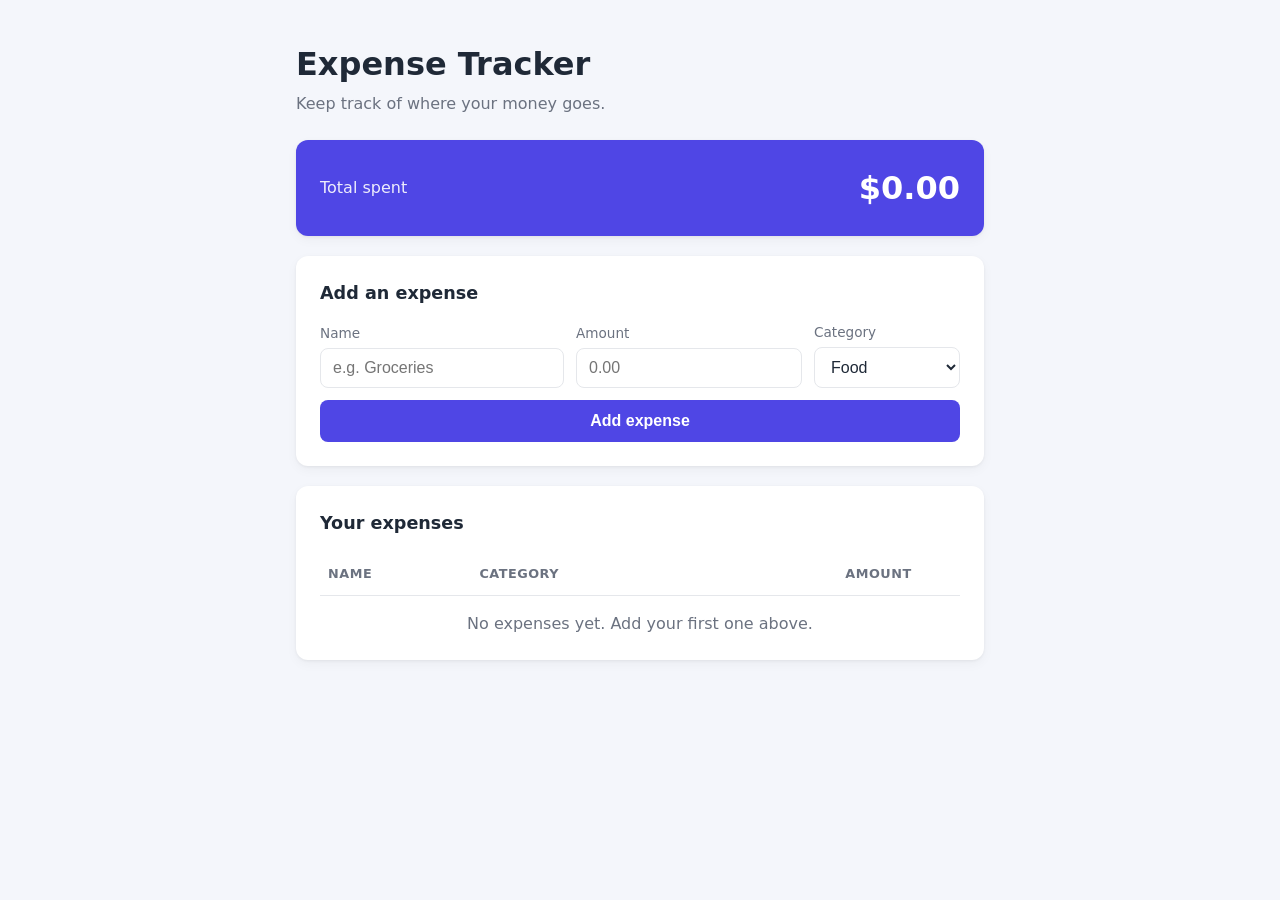
==== index.html @ ea7a0bf3 "Add personal expense tracker (HTML, CSS, JavaScript) Co-Authored-By: Claude Opus 5.5 <noreply@anthro" ====
<!DOCTYPE html>
<html lang="en">
<head>
  <meta charset="UTF-8">
  <meta name="viewport" content="width=device-width, initial-scale=1.0">
  <title>Expense Tracker</title>
  <!-- Link to our stylesheet (controls how the page looks) -->
  <link rel="stylesheet" href="style.css">
</head>
<body>
  <main class="container">
    <header>
      <h1>Expense Tracker</h1>
      <p class="subtitle">Keep track of where your money goes.</p>
    </header>

    <!-- Total spent -->
    <section class="card total-card">
      <span class="total-label">Total spent</span>
      <span id="total" class="total-amount">$0.00</span>
    </section>

    <!-- Form for adding a new expense -->
    <section class="card">
      <h2>Add an expense</h2>
      <form id="expense-form">
        <div class="field">
          <label for="name">Name</label>
          <input type="text" id="name" placeholder="e.g. Groceries" required>
        </div>

        <div class="field">
          <label for="amount">Amount</label>
          <input type="number" id="amount" placeholder="0.00" min="0.01" step="0.01" required>
        </div>

        <div class="field">
          <label for="category">Category</label>
          <select id="category" required>
            <option value="Food">Food</option>
            <option value="Transport">Transport</option>
            <option value="Housing">Housing</option>
            <option value="Entertainment">Entertainment</option>
            <option value="Shopping">Shopping</option>
            <option value="Health">Health</option>
            <option value="Other">Other</option>
          </select>
        </div>

        <button type="submit" class="btn-primary">Add expense</button>
      </form>
    </section>

    <!-- Table listing all expenses -->
    <section class="card">
      <h2>Your expenses</h2>
      <div class="table-wrapper">
        <table>
          <thead>
            <tr>
              <th>Name</th>
              <th>Category</th>
              <th class="right">Amount</th>
              <th></th>
            </tr>
          </thead>
          <!-- JavaScript fills this in with one row per expense -->
          <tbody id="expense-list"></tbody>
        </table>
      </div>
      <p id="empty-message" class="empty">No expenses yet. Add your first one above.</p>
    </section>
  </main>

  <!-- Load our JavaScript last, so the HTML above already exists when it runs -->
  <script src="script.js"></script>
</body>
</html>
---- style.css ----
/* ---------- Colors and basic settings ---------- */
:root {
  --bg: #f4f6fb;
  --card: #ffffff;
  --text: #1f2937;
  --muted: #6b7280;
  --border: #e5e7eb;
  --primary: #4f46e5;
  --primary-hover: #4338ca;
  --danger: #dc2626;
}

* {
  box-sizing: border-box;
}

body {
  margin: 0;
  font-family: system-ui, -apple-system, "Segoe UI", Roboto, sans-serif;
  background: var(--bg);
  color: var(--text);
  line-height: 1.5;
}

.container {
  max-width: 720px;
  margin: 0 auto;
  padding: 40px 16px;
}

/* ---------- Header ---------- */
h1 {
  margin: 0;
  font-size: 2rem;
}

.subtitle {
  margin: 4px 0 24px;
  color: var(--muted);
}

h2 {
  margin: 0 0 16px;
  font-size: 1.1rem;
}

/* ---------- Cards (the white boxes) ---------- */
.card {
  background: var(--card);
  border-radius: 12px;
  padding: 24px;
  margin-bottom: 20px;
  box-shadow: 0 1px 3px rgba(0, 0, 0, 0.06), 0 4px 12px rgba(0, 0, 0, 0.04);
}

.total-card {
  display: flex;
  justify-content: space-between;
  align-items: center;
  background: var(--primary);
  color: white;
}

.total-label {
  font-size: 1rem;
  opacity: 0.9;
}

.total-amount {
  font-size: 2rem;
  font-weight: 700;
}

/* ---------- Form ---------- */
form {
  display: grid;
  grid-template-columns: 2fr 1fr 1fr;
  gap: 12px;
  align-items: end;
}

.field {
  display: flex;
  flex-direction: column;
}

label {
  font-size: 0.85rem;
  color: var(--muted);
  margin-bottom: 4px;
}

input,
select {
  padding: 10px 12px;
  border: 1px solid var(--border);
  border-radius: 8px;
  font-size: 1rem;
  background: white;
  color: var(--text);
}

input:focus,
select:focus {
  outline: none;
  border-color: var(--primary);
  box-shadow: 0 0 0 3px rgba(79, 70, 229, 0.15);
}

.btn-primary {
  grid-column: 1 / -1; /* make the button span the full width */
  padding: 12px;
  border: none;
  border-radius: 8px;
  background: var(--primary);
  color: white;
  font-size: 1rem;
  font-weight: 600;
  cursor: pointer;
  transition: background 0.15s;
}

.btn-primary:hover {
  background: var(--primary-hover);
}

/* ---------- Table ---------- */
.table-wrapper {
  overflow-x: auto;
}

table {
  width: 100%;
  border-collapse: collapse;
}

th,
td {
  padding: 12px 8px;
  text-align: left;
  border-bottom: 1px solid var(--border);
}

th {
  font-size: 0.8rem;
  text-transform: uppercase;
  letter-spacing: 0.04em;
  color: var(--muted);
  font-weight: 600;
}

.right {
  text-align: right;
}

.category-tag {
  display: inline-block;
  padding: 2px 10px;
  border-radius: 999px;
  background: #eef2ff;
  color: var(--primary);
  font-size: 0.85rem;
}

.btn-delete {
  border: none;
  background: transparent;
  color: var(--muted);
  cursor: pointer;
  font-size: 0.9rem;
  padding: 4px 8px;
  border-radius: 6px;
}

.btn-delete:hover {
  background: #fee2e2;
  color: var(--danger);
}

.empty {
  text-align: center;
  color: var(--muted);
  margin: 16px 0 0;
}

/* ---------- Small screens (phones) ---------- */
@media (max-width: 600px) {
  form {
    grid-template-columns: 1fr;
  }
}
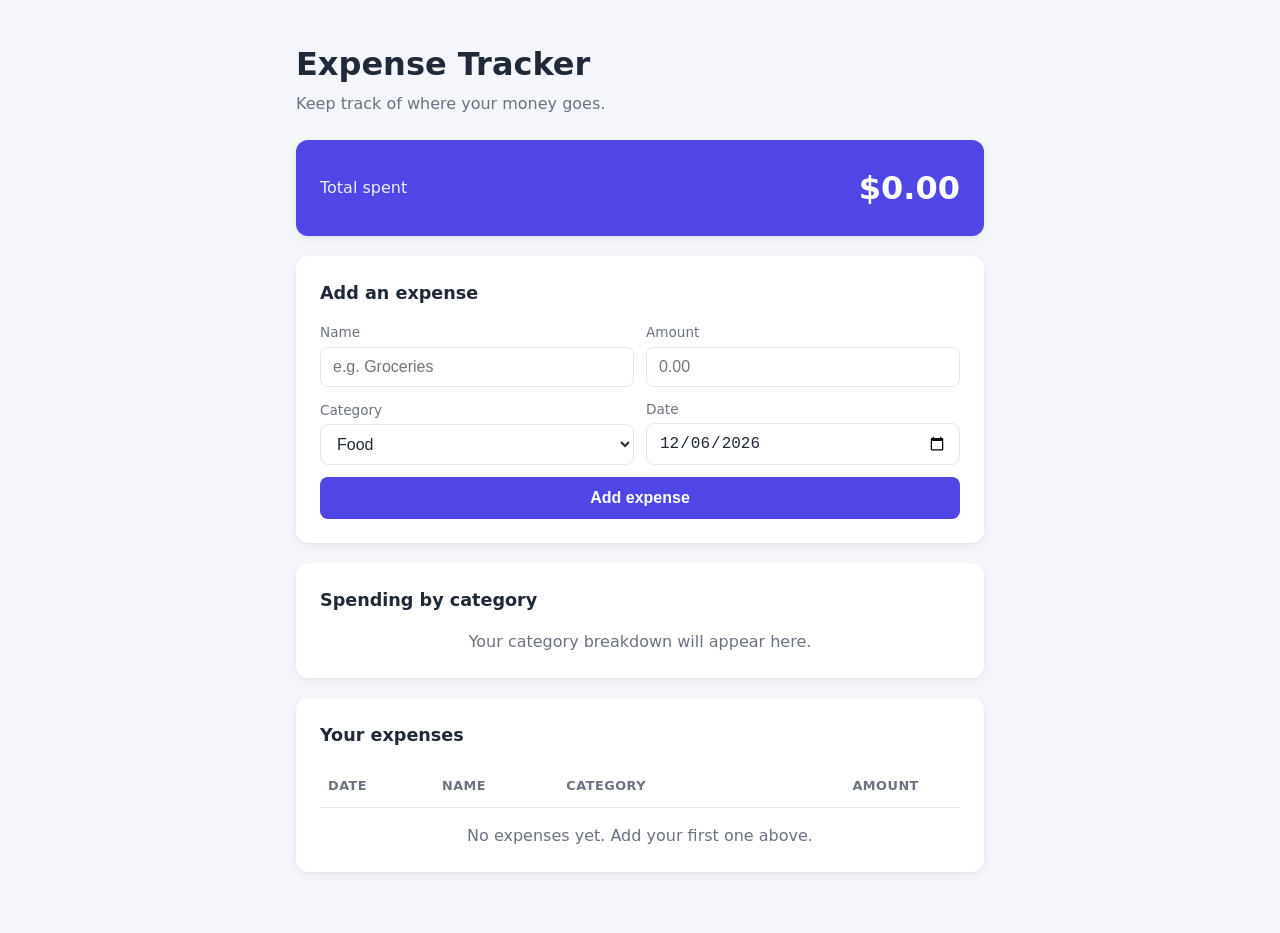
==== commit f7a6c2ef: "Add expense dates and spending-by-category breakdown - New date field (defaults to today); table sho" ====
--- a/index.html
+++ b/index.html
@@ -47,8 +47,21 @@
           </select>
         </div>
 
+        <div class="field">
+          <label for="date">Date</label>
+          <input type="date" id="date" required>
+        </div>
+
         <button type="submit" class="btn-primary">Add expense</button>
       </form>
+    </section>
+
+    <!-- Spending broken down by category -->
+    <section class="card">
+      <h2>Spending by category</h2>
+      <!-- JavaScript fills this in with one bar per category -->
+      <div id="category-summary"></div>
+      <p id="category-empty" class="empty">Your category breakdown will appear here.</p>
     </section>
 
     <!-- Table listing all expenses -->
@@ -58,6 +71,7 @@
         <table>
           <thead>
             <tr>
+              <th>Date</th>
               <th>Name</th>
               <th>Category</th>
               <th class="right">Amount</th>
--- a/style.css
+++ b/style.css
@@ -74,7 +74,7 @@
 /* ---------- Form ---------- */
 form {
   display: grid;
-  grid-template-columns: 2fr 1fr 1fr;
+  grid-template-columns: 1fr 1fr; /* two fields per row */
   gap: 12px;
   align-items: end;
 }
@@ -177,6 +177,50 @@
   color: var(--danger);
 }
 
+.date-cell {
+  color: var(--muted);
+  white-space: nowrap;
+}
+
+/* ---------- Spending by category (bars) ---------- */
+.category-row {
+  margin-bottom: 14px;
+}
+
+.category-row:last-child {
+  margin-bottom: 0;
+}
+
+.category-info {
+  display: flex;
+  justify-content: space-between;
+  margin-bottom: 6px;
+  font-size: 0.95rem;
+}
+
+.category-amount {
+  font-weight: 600;
+}
+
+.category-percent {
+  color: var(--muted);
+  font-weight: 400;
+  margin-left: 6px;
+}
+
+.bar-track {
+  height: 10px;
+  background: #eef2ff;
+  border-radius: 999px;
+  overflow: hidden;
+}
+
+.bar-fill {
+  height: 100%;
+  background: var(--primary);
+  border-radius: 999px;
+}
+
 .empty {
   text-align: center;
   color: var(--muted);
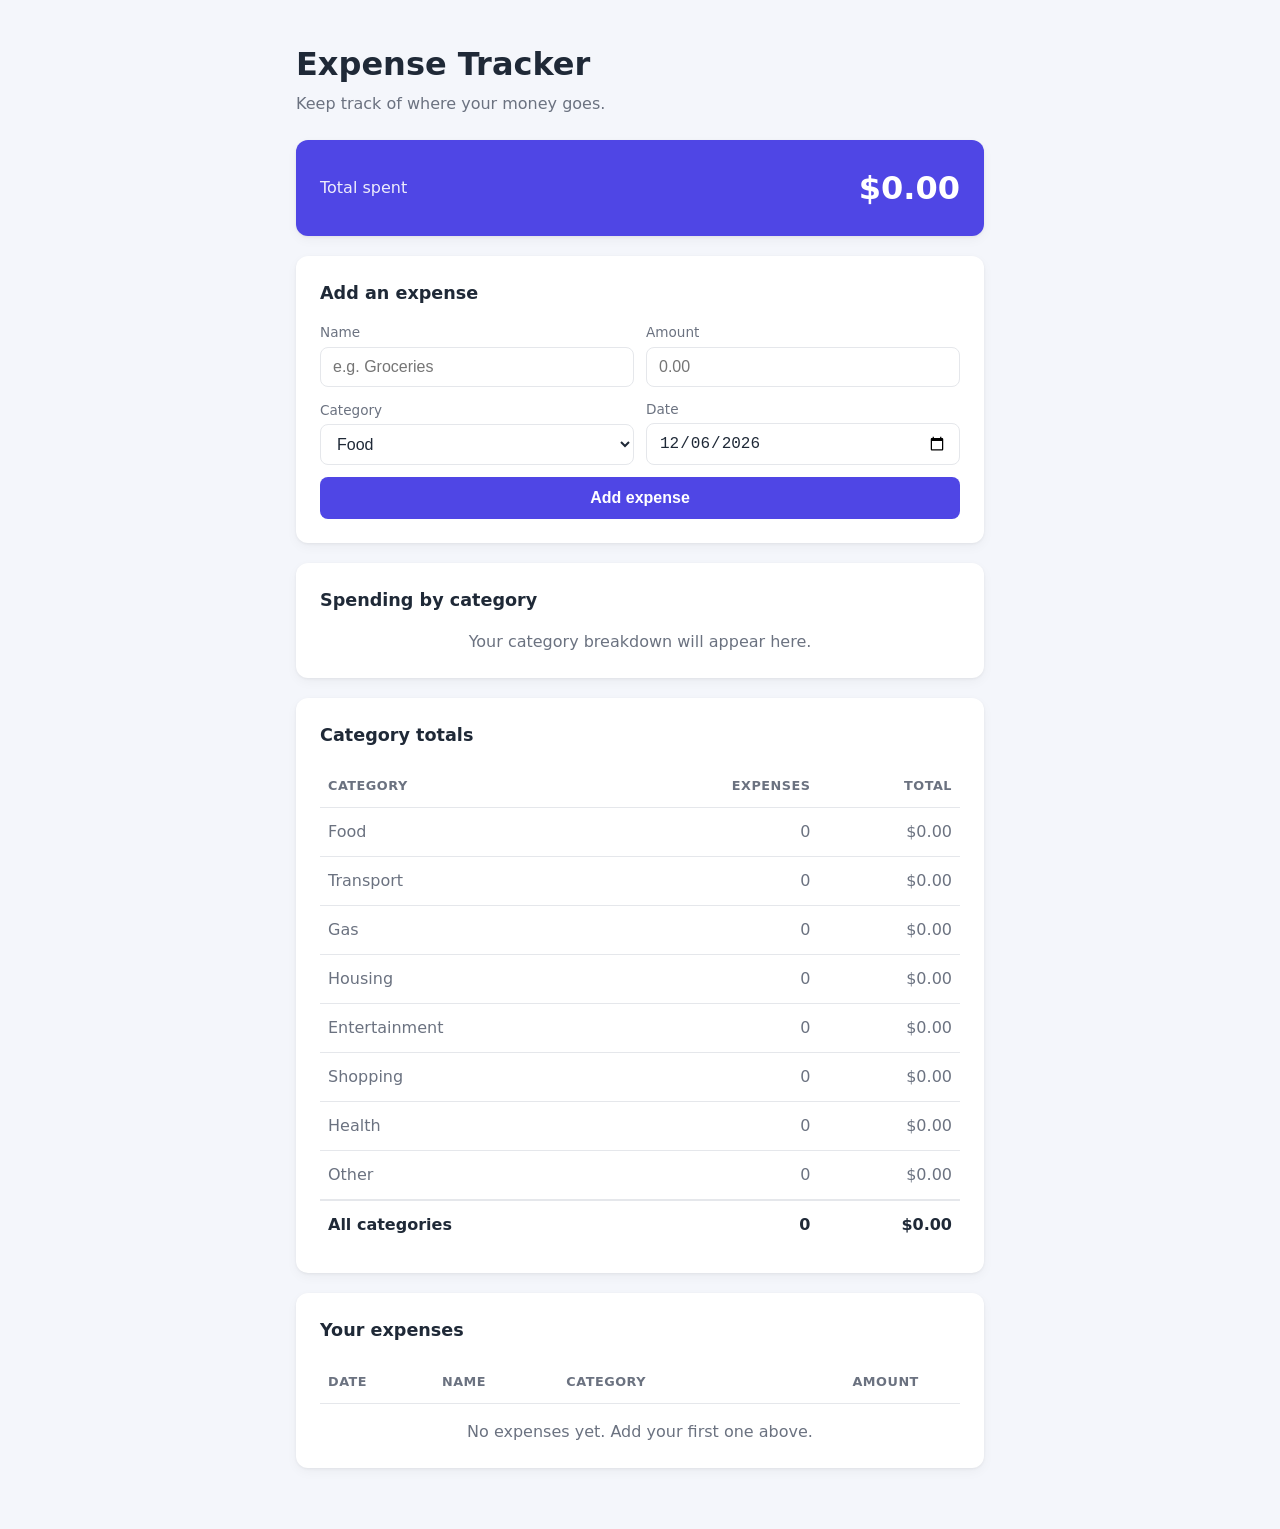
==== commit 69cdad9a: "Add category totals summary table New 'Category totals' table listing every category with its number" ====
--- a/index.html
+++ b/index.html
@@ -39,6 +39,7 @@
           <select id="category" required>
             <option value="Food">Food</option>
             <option value="Transport">Transport</option>
+            <option value="Gas">Gas</option>
             <option value="Housing">Housing</option>
             <option value="Entertainment">Entertainment</option>
             <option value="Shopping">Shopping</option>
@@ -62,6 +63,25 @@
       <!-- JavaScript fills this in with one bar per category -->
       <div id="category-summary"></div>
       <p id="category-empty" class="empty">Your category breakdown will appear here.</p>
+    </section>
+
+    <!-- Summary table: count and total for every category -->
+    <section class="card">
+      <h2>Category totals</h2>
+      <div class="table-wrapper">
+        <table>
+          <thead>
+            <tr>
+              <th>Category</th>
+              <th class="right">Expenses</th>
+              <th class="right">Total</th>
+            </tr>
+          </thead>
+          <!-- JavaScript fills these in -->
+          <tbody id="category-table"></tbody>
+          <tfoot id="category-table-footer"></tfoot>
+        </table>
+      </div>
     </section>
 
     <!-- Table listing all expenses -->
--- a/style.css
+++ b/style.css
@@ -221,6 +221,17 @@
   border-radius: 999px;
 }
 
+/* ---------- Category totals table ---------- */
+.zero-row td {
+  color: var(--muted); /* fade out categories with no spending */
+}
+
+tfoot td {
+  font-weight: 700;
+  border-bottom: none;
+  border-top: 2px solid var(--border);
+}
+
 .empty {
   text-align: center;
   color: var(--muted);
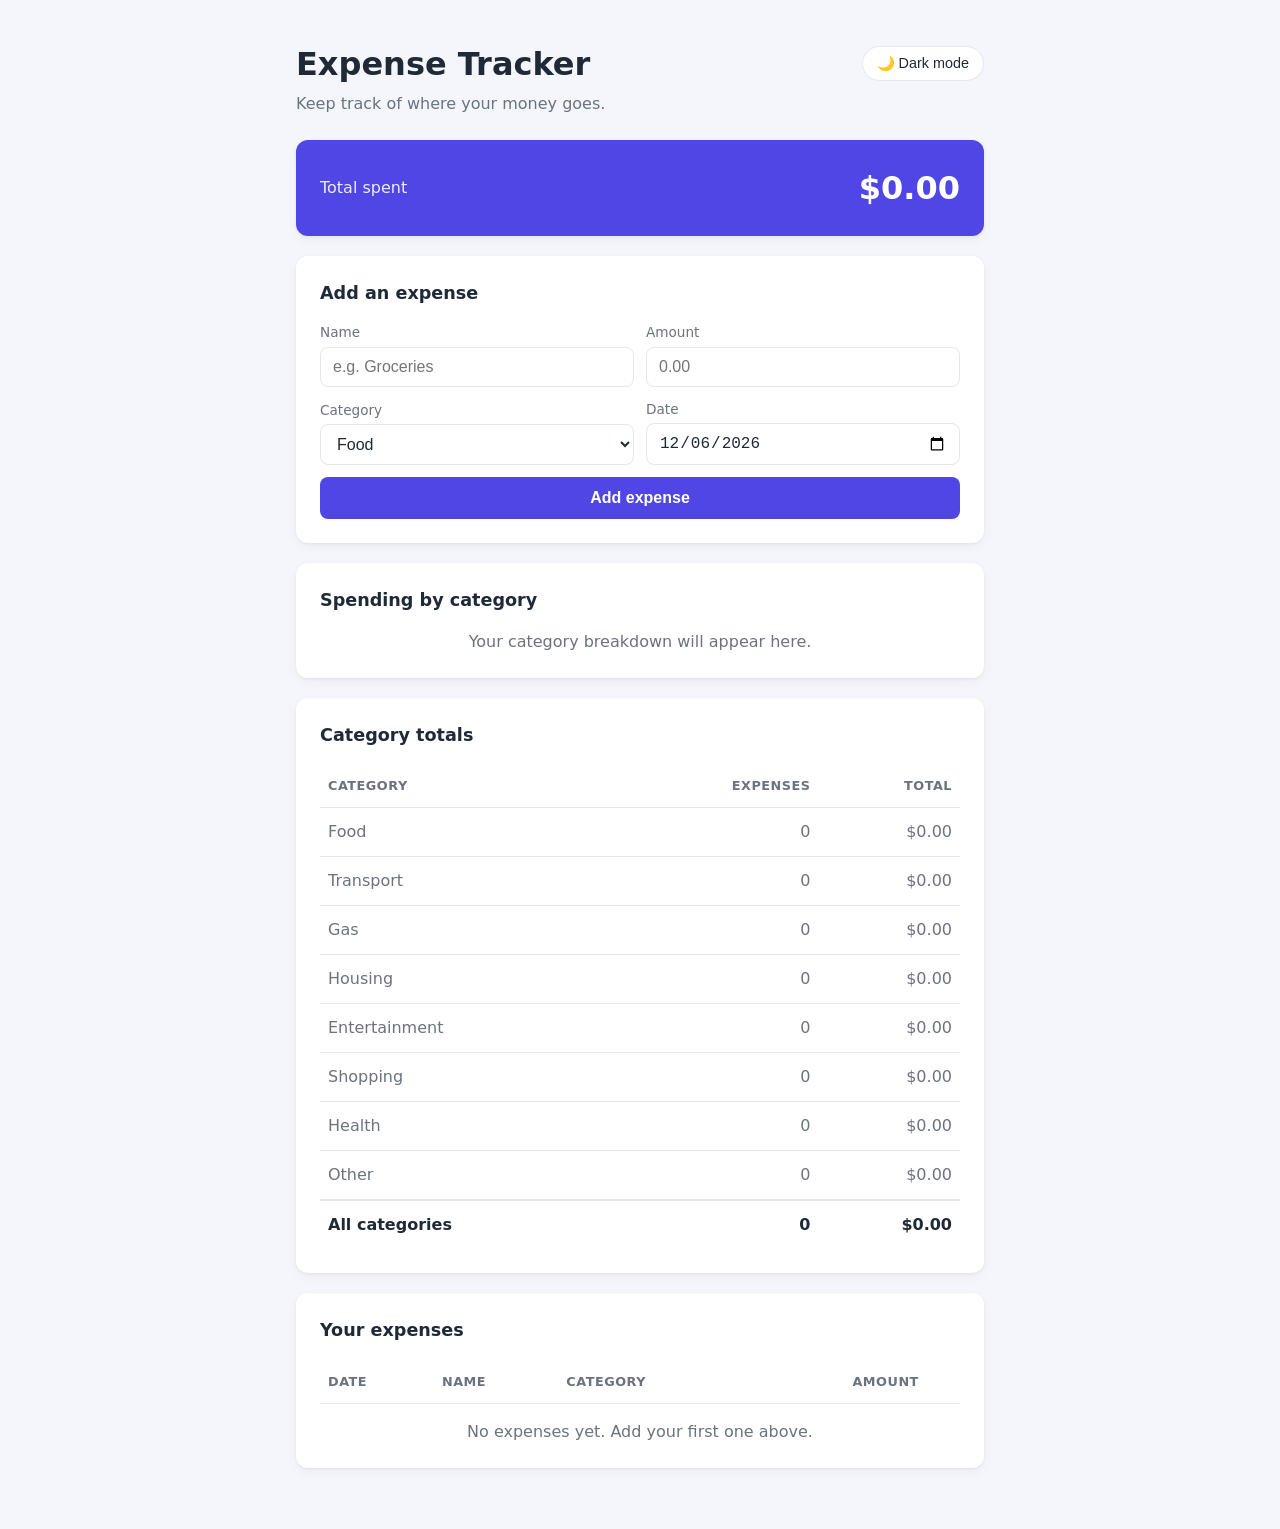
==== commit 488d1b55: "Add dark mode with a light/dark toggle - All colors are now CSS variables, with a dark set of values" ====
--- a/index.html
+++ b/index.html
@@ -4,14 +4,28 @@
   <meta charset="UTF-8">
   <meta name="viewport" content="width=device-width, initial-scale=1.0">
   <title>Expense Tracker</title>
+  <!-- Apply a saved light/dark choice right away, before the page is drawn,
+       so the page doesn't flash the wrong colors while loading -->
+  <script>
+    try {
+      const savedTheme = localStorage.getItem("theme");
+      if (savedTheme === "light" || savedTheme === "dark") {
+        document.documentElement.setAttribute("data-theme", savedTheme);
+      }
+    } catch {}
+  </script>
   <!-- Link to our stylesheet (controls how the page looks) -->
   <link rel="stylesheet" href="style.css">
 </head>
 <body>
   <main class="container">
     <header>
-      <h1>Expense Tracker</h1>
-      <p class="subtitle">Keep track of where your money goes.</p>
+      <div>
+        <h1>Expense Tracker</h1>
+        <p class="subtitle">Keep track of where your money goes.</p>
+      </div>
+      <!-- Switches between light and dark. JavaScript sets its label. -->
+      <button type="button" id="theme-toggle" class="theme-toggle">Dark mode</button>
     </header>
 
     <!-- Total spent -->
--- a/style.css
+++ b/style.css
@@ -8,6 +8,56 @@
   --primary: #4f46e5;
   --primary-hover: #4338ca;
   --danger: #dc2626;
+  --input-bg: #ffffff;
+  --soft: #eef2ff;          /* light purple: tags, bar tracks, hover */
+  --accent-text: #4f46e5;   /* purple text on light backgrounds */
+  --bar: #4f46e5;
+  --danger-soft: #fee2e2;
+  --editing-bg: #f8f9ff;
+  --shadow: 0 1px 3px rgba(0, 0, 0, 0.06), 0 4px 12px rgba(0, 0, 0, 0.04);
+  --focus-ring: rgba(79, 70, 229, 0.15);
+  color-scheme: light;      /* tells the browser to draw date pickers etc. in light */
+}
+
+/* ---------- Dark mode ----------
+   Used when your computer is set to dark mode (unless you chose light with
+   the toggle button), or when you choose dark with the toggle button. */
+@media (prefers-color-scheme: dark) {
+  :root:not([data-theme="light"]) {
+    --bg: #0f1117;
+    --card: #1a1d27;
+    --text: #e5e7eb;
+    --muted: #9ca3af;
+    --border: #2e3240;
+    --danger: #f87171;
+    --input-bg: #11131a;
+    --soft: #262a45;
+    --accent-text: #a5b4fc;
+    --bar: #818cf8;
+    --danger-soft: #3b1d1d;
+    --editing-bg: #202436;
+    --shadow: 0 1px 3px rgba(0, 0, 0, 0.4);
+    --focus-ring: rgba(129, 140, 248, 0.3);
+    color-scheme: dark;
+  }
+}
+
+:root[data-theme="dark"] {
+  --bg: #0f1117;
+  --card: #1a1d27;
+  --text: #e5e7eb;
+  --muted: #9ca3af;
+  --border: #2e3240;
+  --danger: #f87171;
+  --input-bg: #11131a;
+  --soft: #262a45;
+  --accent-text: #a5b4fc;
+  --bar: #818cf8;
+  --danger-soft: #3b1d1d;
+  --editing-bg: #202436;
+  --shadow: 0 1px 3px rgba(0, 0, 0, 0.4);
+  --focus-ring: rgba(129, 140, 248, 0.3);
+  color-scheme: dark;
 }
 
 * {
@@ -29,6 +79,29 @@
 }
 
 /* ---------- Header ---------- */
+header {
+  display: flex;
+  justify-content: space-between;
+  align-items: flex-start;
+  gap: 16px;
+}
+
+.theme-toggle {
+  flex-shrink: 0;
+  margin-top: 6px;
+  padding: 8px 14px;
+  border: 1px solid var(--border);
+  border-radius: 999px;
+  background: var(--card);
+  color: var(--text);
+  font-size: 0.9rem;
+  cursor: pointer;
+}
+
+.theme-toggle:hover {
+  border-color: var(--primary);
+}
+
 h1 {
   margin: 0;
   font-size: 2rem;
@@ -50,7 +123,7 @@
   border-radius: 12px;
   padding: 24px;
   margin-bottom: 20px;
-  box-shadow: 0 1px 3px rgba(0, 0, 0, 0.06), 0 4px 12px rgba(0, 0, 0, 0.04);
+  box-shadow: var(--shadow);
 }
 
 .total-card {
@@ -96,7 +169,7 @@
   border: 1px solid var(--border);
   border-radius: 8px;
   font-size: 1rem;
-  background: white;
+  background: var(--input-bg);
   color: var(--text);
 }
 
@@ -104,7 +177,7 @@
 select:focus {
   outline: none;
   border-color: var(--primary);
-  box-shadow: 0 0 0 3px rgba(79, 70, 229, 0.15);
+  box-shadow: 0 0 0 3px var(--focus-ring);
 }
 
 .btn-primary {
@@ -157,8 +230,8 @@
   display: inline-block;
   padding: 2px 10px;
   border-radius: 999px;
-  background: #eef2ff;
-  color: var(--primary);
+  background: var(--soft);
+  color: var(--accent-text);
   font-size: 0.85rem;
 }
 
@@ -173,7 +246,7 @@
 }
 
 .btn-delete:hover {
-  background: #fee2e2;
+  background: var(--danger-soft);
   color: var(--danger);
 }
 
@@ -210,15 +283,65 @@
 
 .bar-track {
   height: 10px;
-  background: #eef2ff;
+  background: var(--soft);
   border-radius: 999px;
   overflow: hidden;
 }
 
 .bar-fill {
   height: 100%;
+  background: var(--bar);
+  border-radius: 999px;
+}
+
+/* ---------- Editing a row ---------- */
+.actions {
+  white-space: nowrap; /* keep the two buttons side by side */
+}
+
+.btn-edit,
+.btn-save {
+  border: none;
+  background: transparent;
+  cursor: pointer;
+  font-size: 0.9rem;
+  padding: 4px 8px;
+  border-radius: 6px;
+}
+
+.btn-edit {
+  color: var(--muted);
+}
+
+.btn-edit:hover {
+  background: var(--soft);
+  color: var(--accent-text);
+}
+
+.btn-save {
   background: var(--primary);
-  border-radius: 999px;
+  color: white;
+  font-weight: 600;
+}
+
+.btn-save:hover {
+  background: var(--primary-hover);
+}
+
+.editing-row td {
+  background: var(--editing-bg);
+  padding: 8px 4px;
+}
+
+.edit-input {
+  width: 100%;
+  min-width: 90px;
+  padding: 6px 8px;
+  font-size: 0.9rem;
+}
+
+.amount-input {
+  text-align: right;
 }
 
 /* ---------- Category totals table ---------- */
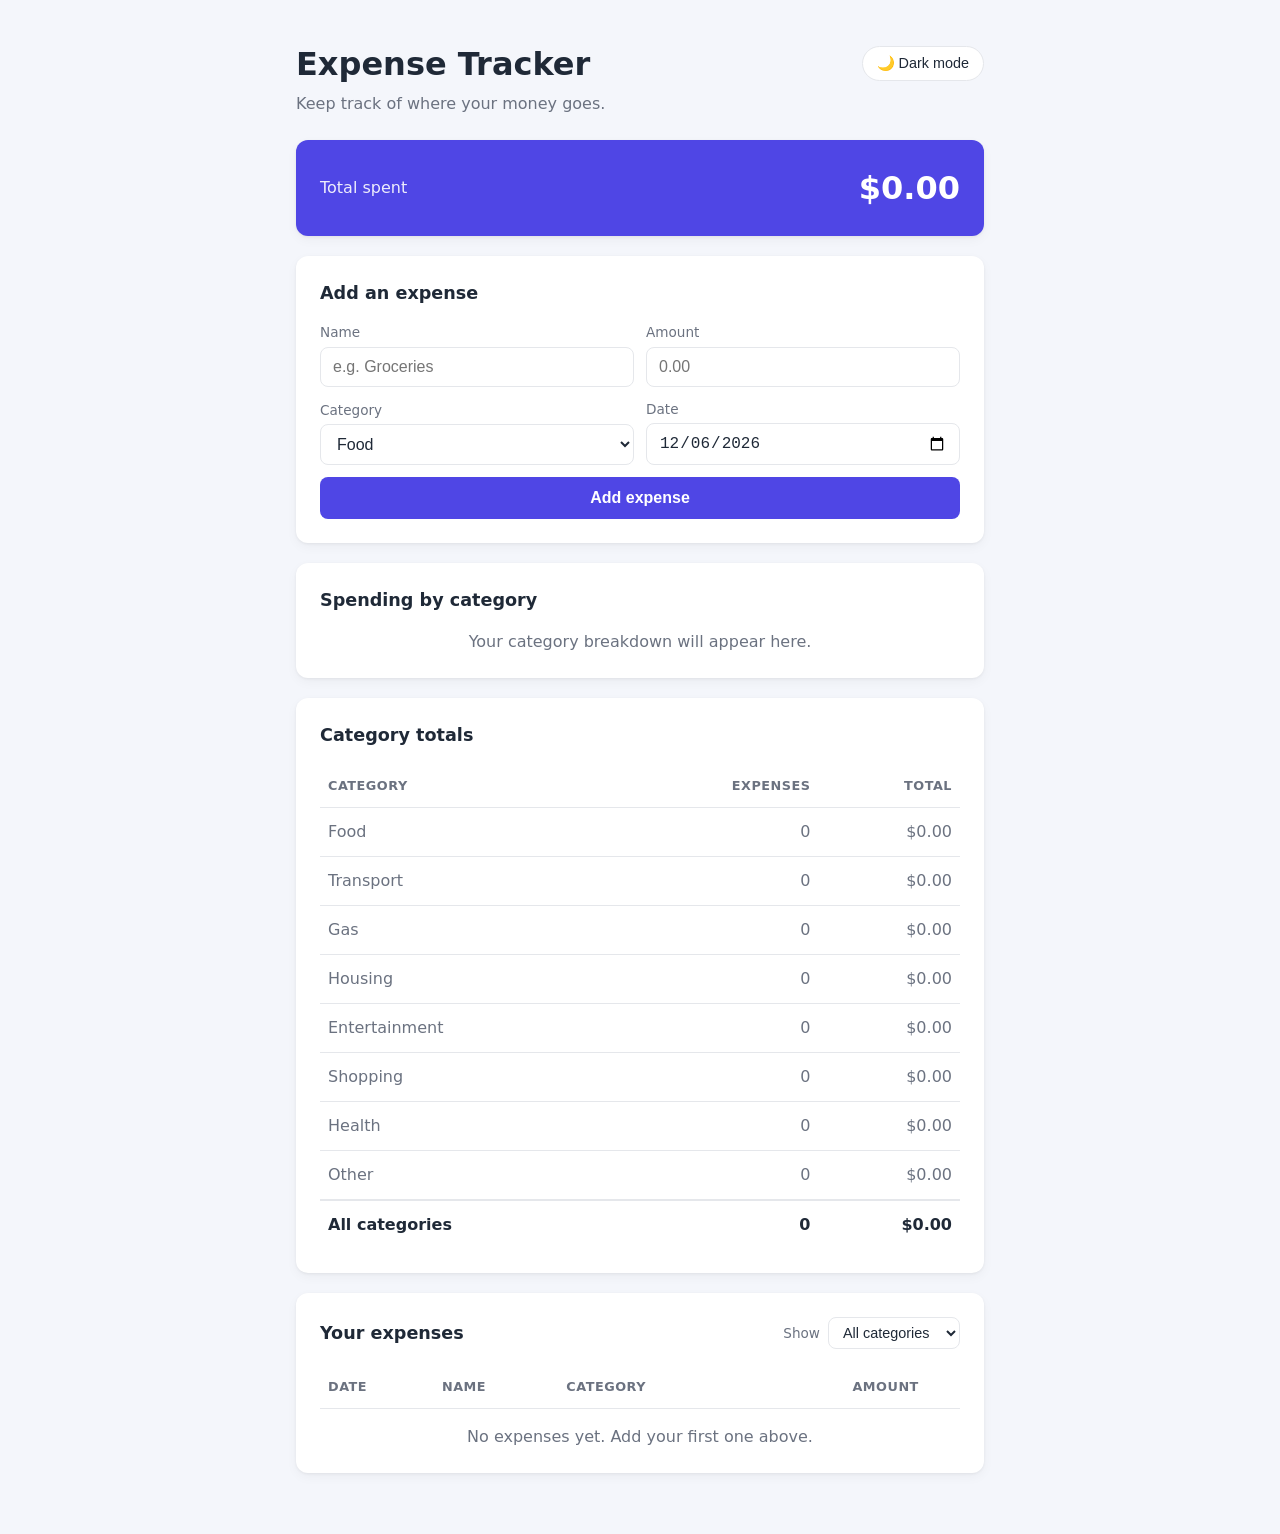
==== commit 0f60f752: "Add category filter with Reset button to the expenses table - 'Show' dropdown in the 'Your expenses'" ====
--- a/index.html
+++ b/index.html
@@ -100,7 +100,20 @@
 
     <!-- Table listing all expenses -->
     <section class="card">
-      <h2>Your expenses</h2>
+      <div class="card-header">
+        <h2>Your expenses</h2>
+        <!-- Category filter: only changes which rows this table shows -->
+        <div class="filter-controls">
+          <label for="category-filter">Show</label>
+          <select id="category-filter">
+            <!-- JavaScript adds one option per category after this one -->
+            <option value="">All categories</option>
+          </select>
+          <button type="button" id="reset-filters" class="btn-reset" hidden>Reset</button>
+        </div>
+      </div>
+      <!-- e.g. "Showing 3 of 12 expenses · $96.40", only while filtering -->
+      <p id="filter-summary" class="filter-summary" hidden></p>
       <div class="table-wrapper">
         <table>
           <thead>
--- a/style.css
+++ b/style.css
@@ -355,6 +355,60 @@
   border-top: 2px solid var(--border);
 }
 
+/* ---------- Category filter (Your expenses) ---------- */
+[hidden] {
+  display: none !important; /* make sure hidden things stay hidden */
+}
+
+.card-header {
+  display: flex;
+  justify-content: space-between;
+  align-items: center;
+  flex-wrap: wrap; /* on narrow screens the filter drops below the heading */
+  gap: 12px;
+  margin-bottom: 16px;
+}
+
+.card-header h2 {
+  margin: 0;
+}
+
+.filter-controls {
+  display: flex;
+  align-items: center;
+  gap: 8px;
+}
+
+.filter-controls label {
+  margin: 0;
+}
+
+.filter-controls select {
+  padding: 6px 10px;
+  font-size: 0.9rem;
+}
+
+.btn-reset {
+  border: 1px solid var(--border);
+  background: transparent;
+  color: var(--text);
+  cursor: pointer;
+  font-size: 0.9rem;
+  padding: 6px 12px;
+  border-radius: 8px;
+}
+
+.btn-reset:hover {
+  border-color: var(--primary);
+  color: var(--accent-text);
+}
+
+.filter-summary {
+  margin: -8px 0 8px;
+  font-size: 0.9rem;
+  color: var(--muted);
+}
+
 .empty {
   text-align: center;
   color: var(--muted);
